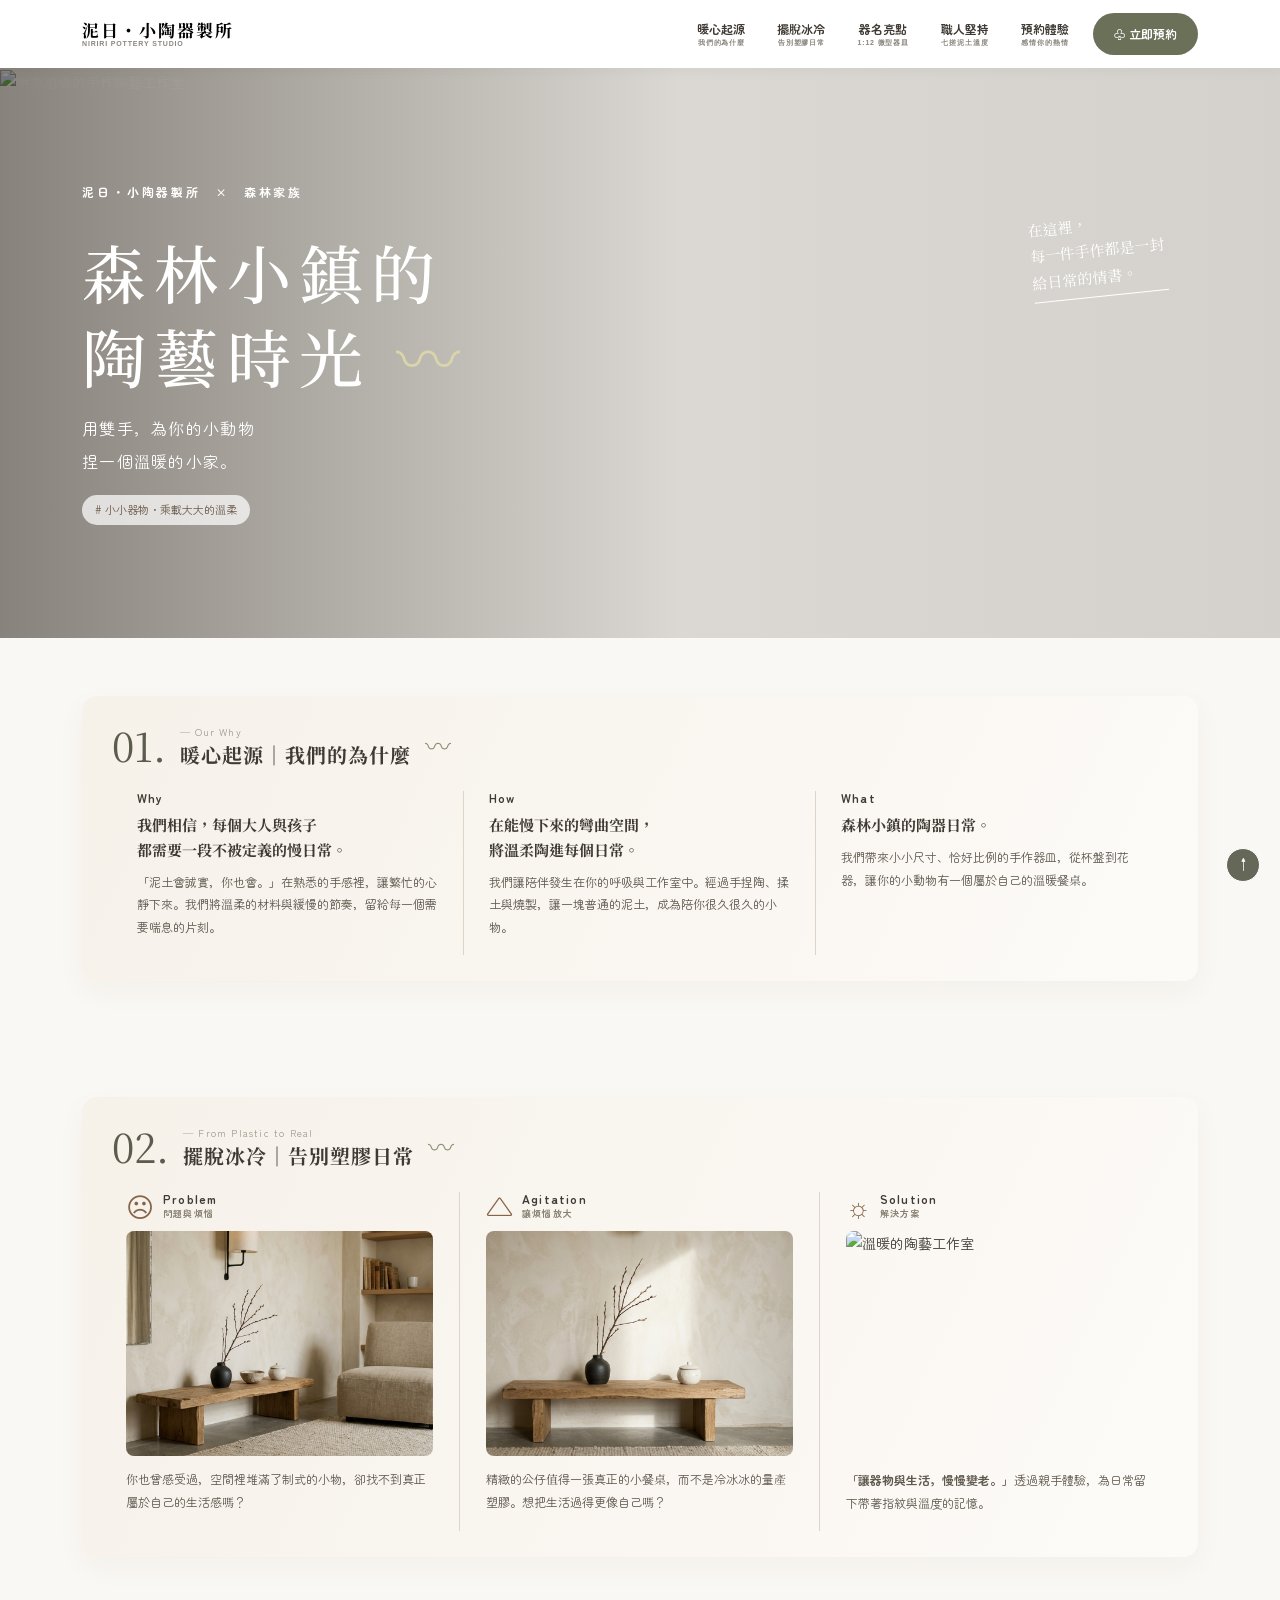
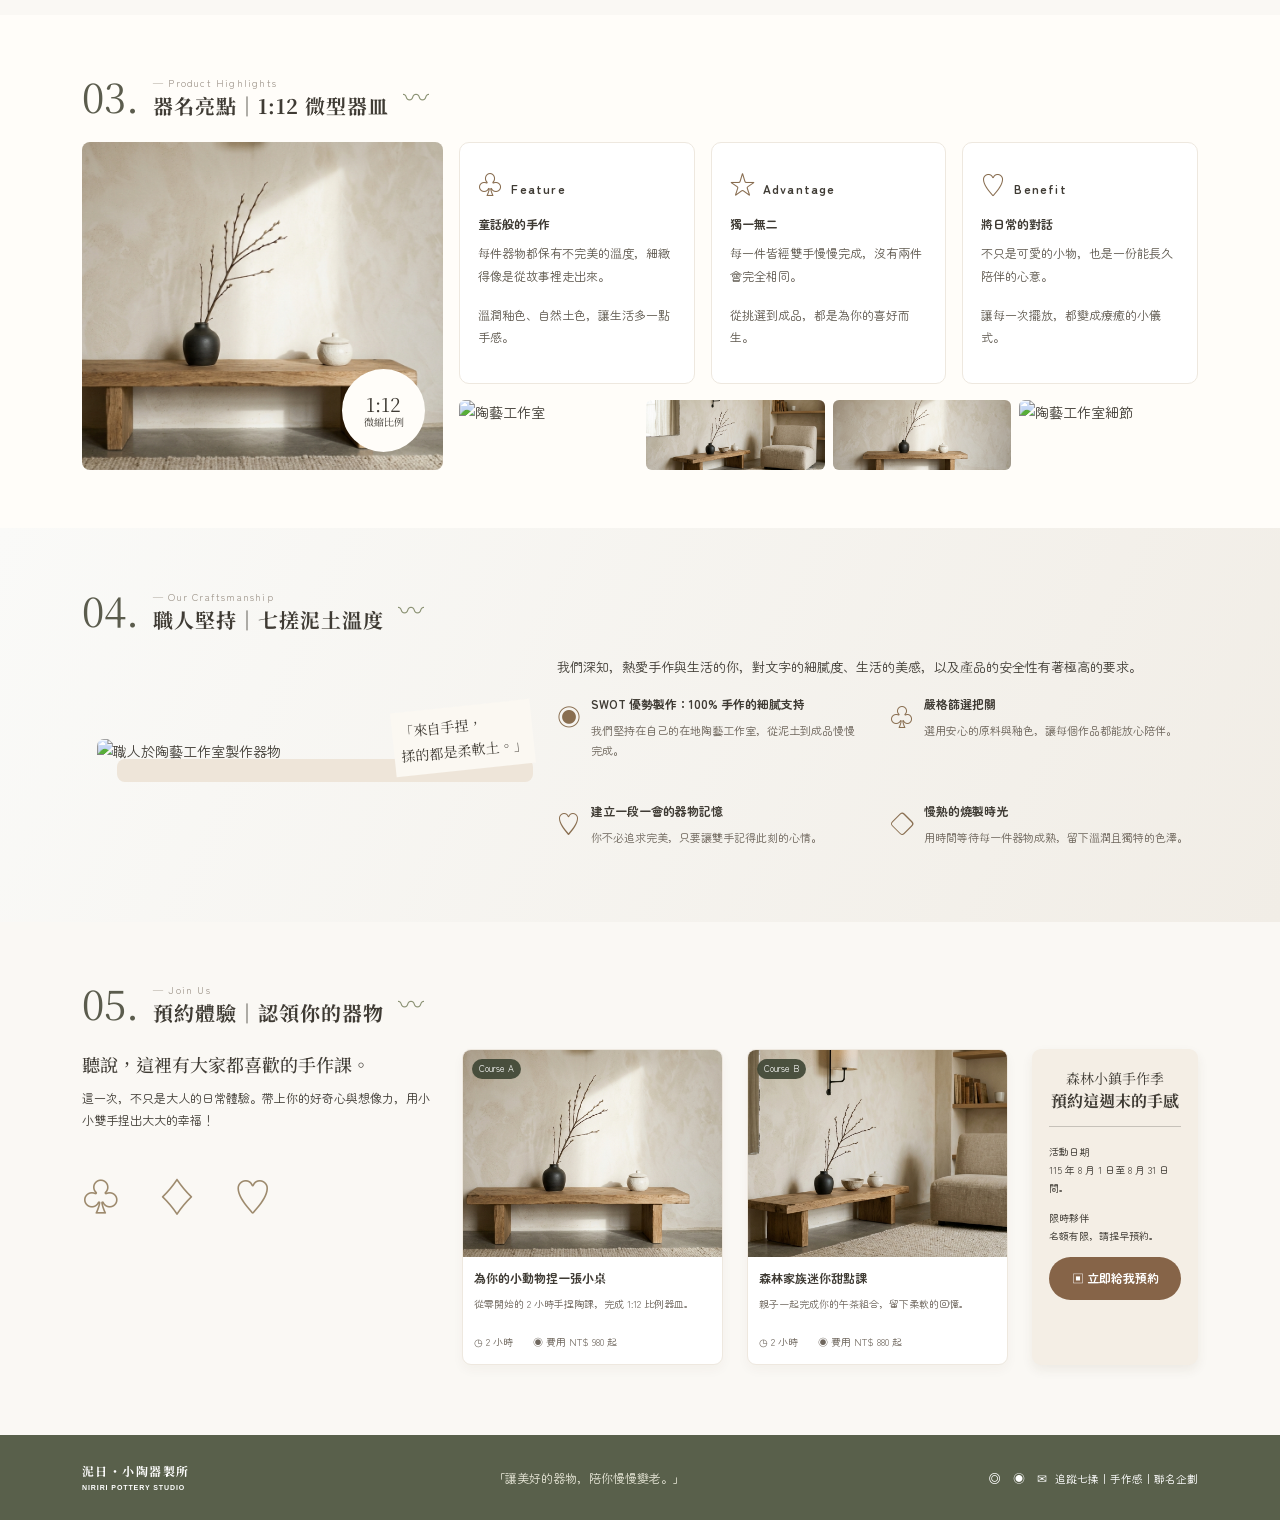
==== index.html @ 48647897 "Initial Bootstrap 5 landing page" ====
<!doctype html>
<html lang="zh-Hant">
  <head>
    <meta charset="utf-8">
    <meta name="viewport" content="width=device-width, initial-scale=1">
    <meta name="description" content="泥日陶藝所｜在慢下來的日常，捏出屬於你的溫柔器物。">
    <title>泥日・小陶器製所｜手作陶藝體驗</title>
    <link href="https://cdn.jsdelivr.net/npm/bootstrap@5.3.3/dist/css/bootstrap.min.css" rel="stylesheet" integrity="sha384-QWTKZyjpPEjISv5WaRU9OFeRpok6YctnYmDr5pNlyT2bRjXh0JMhjY6hW+ALEwIH" crossorigin="anonymous">
    <link rel="preconnect" href="https://fonts.googleapis.com">
    <link rel="preconnect" href="https://fonts.gstatic.com" crossorigin>
    <link href="https://fonts.googleapis.com/css2?family=Noto+Serif+TC:wght@400;500;600;700&family=Zen+Maru+Gothic:wght@400;500;700&display=swap" rel="stylesheet">
    <link rel="stylesheet" href="style.css">
  </head>
  <body>
    <nav class="navbar navbar-expand-lg sticky-top navbar-light site-nav">
      <div class="container">
        <a class="navbar-brand" href="#top"><span>泥日・小陶器製所</span><small>NIRIRI POTTERY STUDIO</small></a>
        <button class="navbar-toggler border-0" type="button" data-bs-toggle="collapse" data-bs-target="#navMenu" aria-controls="navMenu" aria-expanded="false" aria-label="展開選單"><span class="navbar-toggler-icon"></span></button>
        <div class="collapse navbar-collapse" id="navMenu">
          <ul class="navbar-nav ms-auto align-items-lg-center gap-lg-3">
            <li class="nav-item"><a class="nav-link" href="#why">暖心起源<small>我們的為什麼</small></a></li>
            <li class="nav-item"><a class="nav-link" href="#change">擺脫冰冷<small>告別塑膠日常</small></a></li>
            <li class="nav-item"><a class="nav-link" href="#highlights">器名亮點<small>1:12 微型器皿</small></a></li>
            <li class="nav-item"><a class="nav-link" href="#courses">職人堅持<small>七搓泥土溫度</small></a></li>
            <li class="nav-item"><a class="nav-link" href="#booking">預約體驗<small>感情你的熱情</small></a></li>
          </ul>
          <a class="btn btn-olive ms-lg-3" href="#booking">♧ 立即預約</a>
        </div>
      </div>
    </nav>

    <main id="top">
      <section class="hero">
        <img src="image/banner1.png" alt="明亮溫暖的手作陶藝工作室" class="hero-image">
        <div class="hero-overlay"></div>
        <div class="container hero-content">
          <p class="eyebrow">泥日・小陶器製所　×　森林家族</p>
          <h1>森林小鎮的<br>陶藝時光 <i>〰</i></h1>
          <p class="hero-copy">用雙手，為你的小動物<br>捏一個溫暖的小家。</p>
          <span class="hero-tag"># 小小器物・乘載大大的溫柔</span>
        </div>
        <div class="hero-note">在這裡，<br>每一件手作都是一封<br>給日常的情書。</div>
      </section>

      <section id="why" class="section container">
        <div class="section-card soft-card">
          <div class="section-title"><span>01.</span><div><small>— Our Why</small><h2>暖心起源｜我們的為什麼</h2></div><b>〰</b></div>
          <div class="row g-0 info-columns">
            <article class="col-md-4"><h3>Why</h3><h4>我們相信，每個大人與孩子<br>都需要一段不被定義的慢日常。</h4><p>「泥土會誠實，你也會。」在熟悉的手感裡，讓繁忙的心靜下來。我們將溫柔的材料與緩慢的節奏，留給每一個需要喘息的片刻。</p></article>
            <article class="col-md-4"><h3>How</h3><h4>在能慢下來的彎曲空間，<br>將溫柔陶進每個日常。</h4><p>我們讓陪伴發生在你的呼吸與工作室中。經過手捏陶、揉土與燒製，讓一塊普通的泥土，成為陪你很久很久的小物。</p></article>
            <article class="col-md-4"><h3>What</h3><h4>森林小鎮的陶器日常。</h4><p>我們帶來小小尺寸、恰好比例的手作器皿，從杯盤到花器，讓你的小動物有一個屬於自己的溫暖餐桌。</p></article>
          </div>
        </div>
      </section>

      <section id="change" class="section container">
        <div class="section-card soft-card">
          <div class="section-title"><span>02.</span><div><small>— From Plastic to Real</small><h2>擺脫冰冷｜告別塑膠日常</h2></div><b>〰</b></div>
          <div class="row g-4 story-row">
            <article class="col-md-4"><span class="story-icon">☹</span><h3>Problem <small>問題與煩惱</small></h3><img src="image/banner2.png" alt="居家一隅與手作陶器" class="story-image"><p>你也曾感受過，空間裡堆滿了制式的小物，卻找不到真正屬於自己的生活感嗎？</p></article>
            <article class="col-md-4"><span class="story-icon">△</span><h3>Agitation <small>讓煩惱放大</small></h3><img src="image/banner3.png" alt="細節豐富的陶藝桌面" class="story-image"><p>精緻的公仔值得一張真正的小餐桌，而不是冷冰冰的量產塑膠。想把生活過得更像自己嗎？</p></article>
            <article class="col-md-4"><span class="story-icon">☼</span><h3>Solution <small>解決方案</small></h3><img src="image/banner1.png" alt="溫暖的陶藝工作室" class="story-image"><p><strong>「讓器物與生活，慢慢變老。」</strong>透過親手體驗，為日常留下帶著指紋與溫度的記憶。</p></article>
          </div>
        </div>
      </section>

      <section id="highlights" class="section highlights">
        <div class="container">
          <div class="section-title"><span>03.</span><div><small>— Product Highlights</small><h2>器名亮點｜1:12 微型器皿</h2></div><b>〰</b></div>
          <div class="row g-3 align-items-stretch">
            <div class="col-lg-4"><div class="feature-photo"><img src="image/banner3.png" alt="手作陶器與茶席"><span>1:12<br><small>微縮比例</small></span></div></div>
            <div class="col-lg-8"><div class="row g-3 h-100">
              <article class="col-md-4"><div class="feature-card"><i>♧</i><h3>Feature</h3><h4>童話般的手作</h4><p>每件器物都保有不完美的溫度，細緻得像是從故事裡走出來。</p><p>溫潤釉色、自然土色，讓生活多一點手感。</p></div></article>
              <article class="col-md-4"><div class="feature-card"><i>☆</i><h3>Advantage</h3><h4>獨一無二</h4><p>每一件皆經雙手慢慢完成，沒有兩件會完全相同。</p><p>從挑選到成品，都是為你的喜好而生。</p></div></article>
              <article class="col-md-4"><div class="feature-card"><i>♡</i><h3>Benefit</h3><h4>將日常的對話</h4><p>不只是可愛的小物，也是一份能長久陪伴的心意。</p><p>讓每一次擺放，都變成療癒的小儀式。</p></div></article>
              <div class="col-12"><div class="thumb-strip"><img src="image/banner1.png" alt="陶藝工作室"><img src="image/banner2.png" alt="居家陶器擺飾"><img src="image/banner3.png" alt="陶器茶席"><img src="image/banner1.png" alt="陶藝工作室細節"></div></div>
            </div></div>
          </div>
        </div>
      </section>

      <section id="courses" class="section craftsmanship">
        <div class="container">
          <div class="section-title"><span>04.</span><div><small>— Our Craftsmanship</small><h2>職人堅持｜七搓泥土溫度</h2></div><b>〰</b></div>
          <div class="row g-4 align-items-center">
            <div class="col-lg-5"><div class="craft-photo"><img src="image/banner1.png" alt="職人於陶藝工作室製作器物"><span>「來自手捏，<br>揉的都是柔軟土。」</span></div></div>
            <div class="col-lg-7"><p class="intro">我們深知，熱愛手作與生活的你，對文字的細膩度、生活的美感，以及產品的安全性有著極高的要求。</p><div class="row g-4 craft-points"><div class="col-sm-6"><i>◉</i><h3>SWOT 優勢製作：100% 手作的細膩支持</h3><p>我們堅持在自己的在地陶藝工作室，從泥土到成品慢慢完成。</p></div><div class="col-sm-6"><i>♧</i><h3>嚴格篩選把關</h3><p>選用安心的原料與釉色，讓每個作品都能放心陪伴。</p></div><div class="col-sm-6"><i>♡</i><h3>建立一段一會的器物記憶</h3><p>你不必追求完美，只要讓雙手記得此刻的心情。</p></div><div class="col-sm-6"><i>◇</i><h3>慢熟的燒製時光</h3><p>用時間等待每一件器物成熟，留下溫潤且獨特的色澤。</p></div></div></div>
          </div>
        </div>
      </section>

      <section id="booking" class="section join-us">
        <div class="container">
          <div class="section-title"><span>05.</span><div><small>— Join Us</small><h2>預約體驗｜認領你的器物</h2></div><b>〰</b></div>
          <div class="row g-4 align-items-stretch"><div class="col-lg-4 join-copy"><h3>聽說，這裡有大家都喜歡的手作課。</h3><p>這一次，不只是大人的日常體驗。帶上你的好奇心與想像力，用小小雙手捏出大大的幸福！</p><div class="doodles">♧　♢　♡</div></div>
            <div class="col-sm-6 col-lg-3"><article class="course-card"><img src="image/banner3.png" alt="入門陶藝課"><span>Course A</span><div><h3>為你的小動物捏一張小桌</h3><p>從零開始的 2 小時手捏陶課，完成 1:12 比例器皿。</p><small>◷ 2 小時　　◉ 費用 NT$ 980 起</small></div></article></div>
            <div class="col-sm-6 col-lg-3"><article class="course-card"><img src="image/banner2.png" alt="親子陶藝課"><span>Course B</span><div><h3>森林家族迷你甜點課</h3><p>親子一起完成你的午茶組合，留下柔軟的回憶。</p><small>◷ 2 小時　　◉ 費用 NT$ 880 起</small></div></article></div>
            <div class="col-lg-2"><aside class="booking-card"><p>森林小鎮手作季</p><h3>預約這週末的手感</h3><hr><small>活動日期<br>115 年 8 月 1 日至 8 月 31 日間。</small><small>限時夥伴<br>名額有限，請提早預約。</small><a href="mailto:hello@niriri-pottery.example?subject=預約陶藝體驗" class="btn btn-brown w-100">▣ 立即給我預約</a></aside></div>
          </div>
        </div>
      </section>
    </main>
    <footer><div class="container d-flex flex-column flex-md-row justify-content-between align-items-md-center gap-3"><div class="footer-brand">泥日・小陶器製所<small>NIRIRI POTTERY STUDIO</small></div><p>「讓美好的器物，陪你慢慢變老。」</p><div>◎　◉　✉<small class="ms-2">追蹤七揉｜手作感｜聯名企劃</small></div></div></footer>
    <a href="#top" class="back-top" aria-label="回到頁面頂端">↑</a>
    <script src="https://cdn.jsdelivr.net/npm/bootstrap@5.3.3/dist/js/bootstrap.bundle.min.js" integrity="sha384-YvpcrYf0tY3lHB60NNkmXc5s9fDVZLESaAA55NDzOxhy9GkcIdslK1eN7N6jIeHz" crossorigin="anonymous"></script>
  </body>
</html>
---- style.css ----
:root{--cream:#faf8f4;--paper:#f3eee6;--ink:#3f3b34;--muted:#7b7164;--brown:#866448;--olive:#6b7059;--line:#ded5c8}*{box-sizing:border-box}html{scroll-behavior:smooth}body{color:var(--ink);background:var(--cream);font-family:"Zen Maru Gothic","Noto Serif TC",sans-serif;font-size:14px;line-height:1.8}.site-nav{background:rgba(255,255,255,.95);box-shadow:0 2px 12px rgba(55,42,27,.05)}.navbar{min-height:68px}.navbar-brand{font-family:"Noto Serif TC",serif;font-weight:700;letter-spacing:.12em;font-size:17px;line-height:1.15}.navbar-brand span,.navbar-brand small{display:block}.navbar-brand small,.nav-link small{font-family:Arial,sans-serif;font-size:7px;letter-spacing:.12em;color:#8b857d}.nav-link{text-align:center;color:var(--ink)!important;font-weight:700;line-height:1.1;font-size:12px}.nav-link small{display:block;margin-top:4px}.btn{border-radius:99px;font-size:12px;font-weight:700;padding:.7rem 1.25rem}.btn-olive{background:var(--olive);color:#fff}.btn-olive:hover{background:#596047;color:#fff}.hero{height:min(570px,calc(100vh - 68px));min-height:450px;position:relative;overflow:hidden;color:#fff}.hero-image{width:100%;height:100%;object-fit:cover;object-position:center}.hero-overlay{position:absolute;inset:0;background:linear-gradient(90deg,rgba(41,34,24,.55),rgba(41,34,24,.15) 53%,rgba(41,34,24,.18))}.hero-content{position:absolute;inset:0;display:flex;justify-content:center;flex-direction:column}.eyebrow{letter-spacing:.24em;font-size:12px;font-weight:700}.hero h1{font-family:"Noto Serif TC",serif;font-size:clamp(40px,5vw,65px);line-height:1.32;letter-spacing:.13em;font-weight:500;margin:10px 0 14px}.hero h1 i{font-style:normal;color:#d9d4a9}.hero-copy{font-size:16px;line-height:2.1;letter-spacing:.08em}.hero-tag{display:inline-block;align-self:flex-start;border-radius:30px;background:rgba(255,255,255,.72);color:#6d5b49;padding:5px 13px;font-size:11px}.hero-note{position:absolute;right:9%;top:25%;font-family:"Noto Serif TC",serif;font-size:15px;line-height:1.75;transform:rotate(-6deg);border-bottom:1px solid #fff;padding-bottom:6px}.section{padding:58px 12px}.section-card{padding:26px 30px;border-radius:15px}.soft-card{background:linear-gradient(115deg,#f6f1e9,#fdfbf8);box-shadow:0 10px 30px rgba(67,53,36,.04)}.section-title{display:flex;align-items:center;gap:14px;margin-bottom:22px}.section-title>span{font-family:"Noto Serif TC",serif;font-size:40px;line-height:1;color:#5b5c4d}.section-title small{display:block;color:#9a9186;font-size:10px;letter-spacing:.12em}.section-title h2{font-family:"Noto Serif TC",serif;font-size:20px;font-weight:700;letter-spacing:.05em;margin:2px 0 0}.section-title b{font-size:26px;color:#899071;font-weight:400}.info-columns article{padding:0 25px;border-right:1px solid var(--line)}.info-columns article:last-child{border-right:0}.info-columns h3,.story-row h3,.feature-card h3{font-size:12px;letter-spacing:.1em;font-weight:700}.info-columns h4{font-family:"Noto Serif TC",serif;font-weight:700;font-size:15px;line-height:1.65}.info-columns p,.story-row p,.feature-card p{font-size:12px;line-height:1.9;color:#5f594f}.story-row article{padding:0 26px;border-right:1px solid var(--line)}.story-row article:last-child{border:0}.story-icon{font-size:27px;color:var(--brown);line-height:1}.story-row h3{display:inline-block;margin:0 0 11px 9px}.story-row h3 small{display:block;font-size:9px;color:#888073;margin-top:2px}.story-image{display:block;width:100%;aspect-ratio:1.36;object-fit:cover;border-radius:8px;margin-bottom:12px}.highlights{background:#fffdf9}.feature-photo{height:100%;min-height:285px;position:relative;overflow:hidden;border-radius:8px}.feature-photo img{width:100%;height:100%;object-fit:cover}.feature-photo span{position:absolute;right:18px;bottom:18px;width:83px;height:83px;border-radius:50%;background:#fffdf9;display:grid;place-content:center;text-align:center;font-family:"Noto Serif TC",serif;font-size:19px;line-height:1.2}.feature-photo small{font-size:10px}.feature-card{height:100%;padding:18px;background:white;border:1px solid #eee8df;border-radius:10px}.feature-card i{font-size:25px;color:#886d50;font-style:normal}.feature-card h3{display:inline;margin-left:8px}.feature-card h4{font-weight:700;font-size:12px;margin:11px 0}.thumb-strip{display:grid;grid-template-columns:repeat(4,1fr);gap:8px}.thumb-strip img{width:100%;height:70px;object-fit:cover;border-radius:6px}.craftsmanship{background:linear-gradient(115deg,#fafaf8,#f1ede6)}.craft-photo{position:relative;padding:0 15px 18px}.craft-photo:after{content:"";position:absolute;inset:22px 0 0 35px;background:#eee5d9;border-radius:8px;z-index:0}.craft-photo img{position:relative;z-index:1;width:100%;height:280px;object-fit:cover;border-radius:7px}.craft-photo span{position:absolute;right:0;bottom:12px;z-index:2;background:#fbf8f2;padding:7px;transform:rotate(-6deg);font-family:"Noto Serif TC",serif}.intro{font-size:13px}.craft-points i{float:left;margin-right:10px;color:#896e50;font-size:24px;font-style:normal}.craft-points h3{font-size:12px;font-weight:700;line-height:1.6}.craft-points p{font-size:11px;color:#6e665c;line-height:1.8;margin-left:34px}.join-us{padding-bottom:70px}.join-copy h3{font-family:"Noto Serif TC",serif;line-height:1.7;font-size:18px}.join-copy p{font-size:12px}.doodles{font-size:38px;color:#9d8a6d;margin-top:30px}.course-card{height:100%;border-radius:9px;background:white;border:1px solid #eee8df;overflow:hidden;box-shadow:0 5px 12px rgba(68,52,35,.04);position:relative}.course-card img{width:100%;aspect-ratio:1.25;object-fit:cover}.course-card>span{position:absolute;top:9px;left:9px;border-radius:12px;padding:2px 7px;background:rgba(61,69,52,.9);color:white;font-size:9px}.course-card>div{padding:11px}.course-card h3{font-size:12px;font-weight:700;line-height:1.6}.course-card p,.course-card small{font-size:10px;line-height:1.7;color:#6f675e}.booking-card{background:#f4eee5;padding:17px;border-radius:9px;height:100%;box-shadow:0 5px 12px rgba(68,52,35,.07)}.booking-card>p{text-align:center;margin:0;font-family:"Noto Serif TC",serif}.booking-card h3{text-align:center;font-size:16px;font-family:"Noto Serif TC",serif;font-weight:700}.booking-card small{display:block;font-size:10px;margin:12px 0;line-height:1.8}.btn-brown{background:var(--brown);color:#fff}.btn-brown:hover{background:#6d4e37;color:#fff}footer{background:#59604b;color:#fff;padding:25px 0;font-size:12px}footer p{margin:0;color:#e8e7d8}.footer-brand{font-family:"Noto Serif TC",serif;letter-spacing:.12em;font-weight:700}.footer-brand small{display:block;font-family:Arial,sans-serif;font-size:7px;letter-spacing:.13em}.back-top{position:fixed;bottom:18px;right:20px;width:34px;height:34px;border:1px solid #fff;border-radius:50%;display:grid;place-items:center;color:white;background:rgba(74,79,61,.85);text-decoration:none;z-index:3}@media(max-width:767px){body{font-size:13px}.hero{min-height:510px}.hero-content{padding-left:30px}.hero-note{right:7%;top:auto;bottom:14%;font-size:12px}.section{padding:38px 8px}.section-card{padding:21px 16px}.section-title>span{font-size:34px}.section-title h2{font-size:17px}.info-columns article,.story-row article{padding:15px 5px;border-right:0;border-bottom:1px solid var(--line)}.info-columns article:last-child,.story-row article:last-child{border-bottom:0}.story-row article{padding:14px 0}.craft-photo img{height:235px}.navbar-nav{padding:12px 0}.nav-link{padding:10px}.btn-olive{display:block;text-align:center;margin:8px 0}.thumb-strip img{height:46px}}
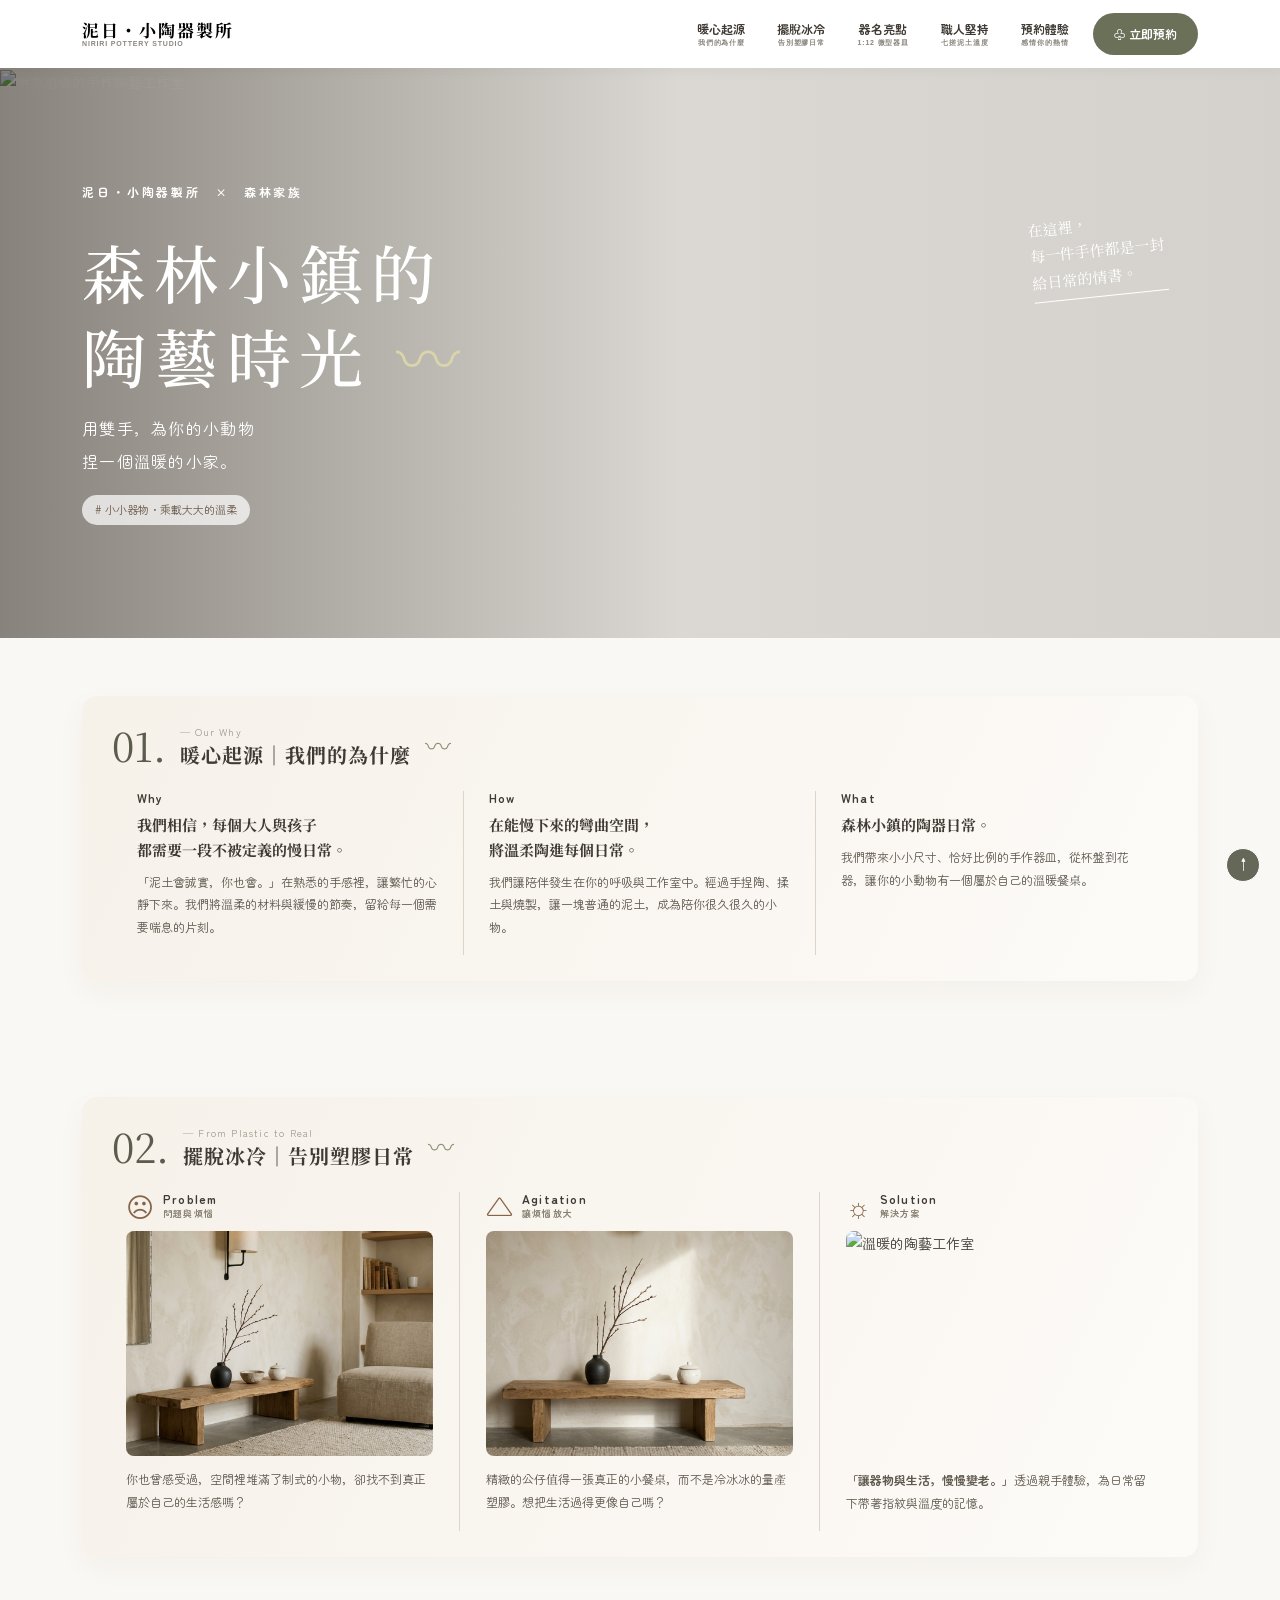
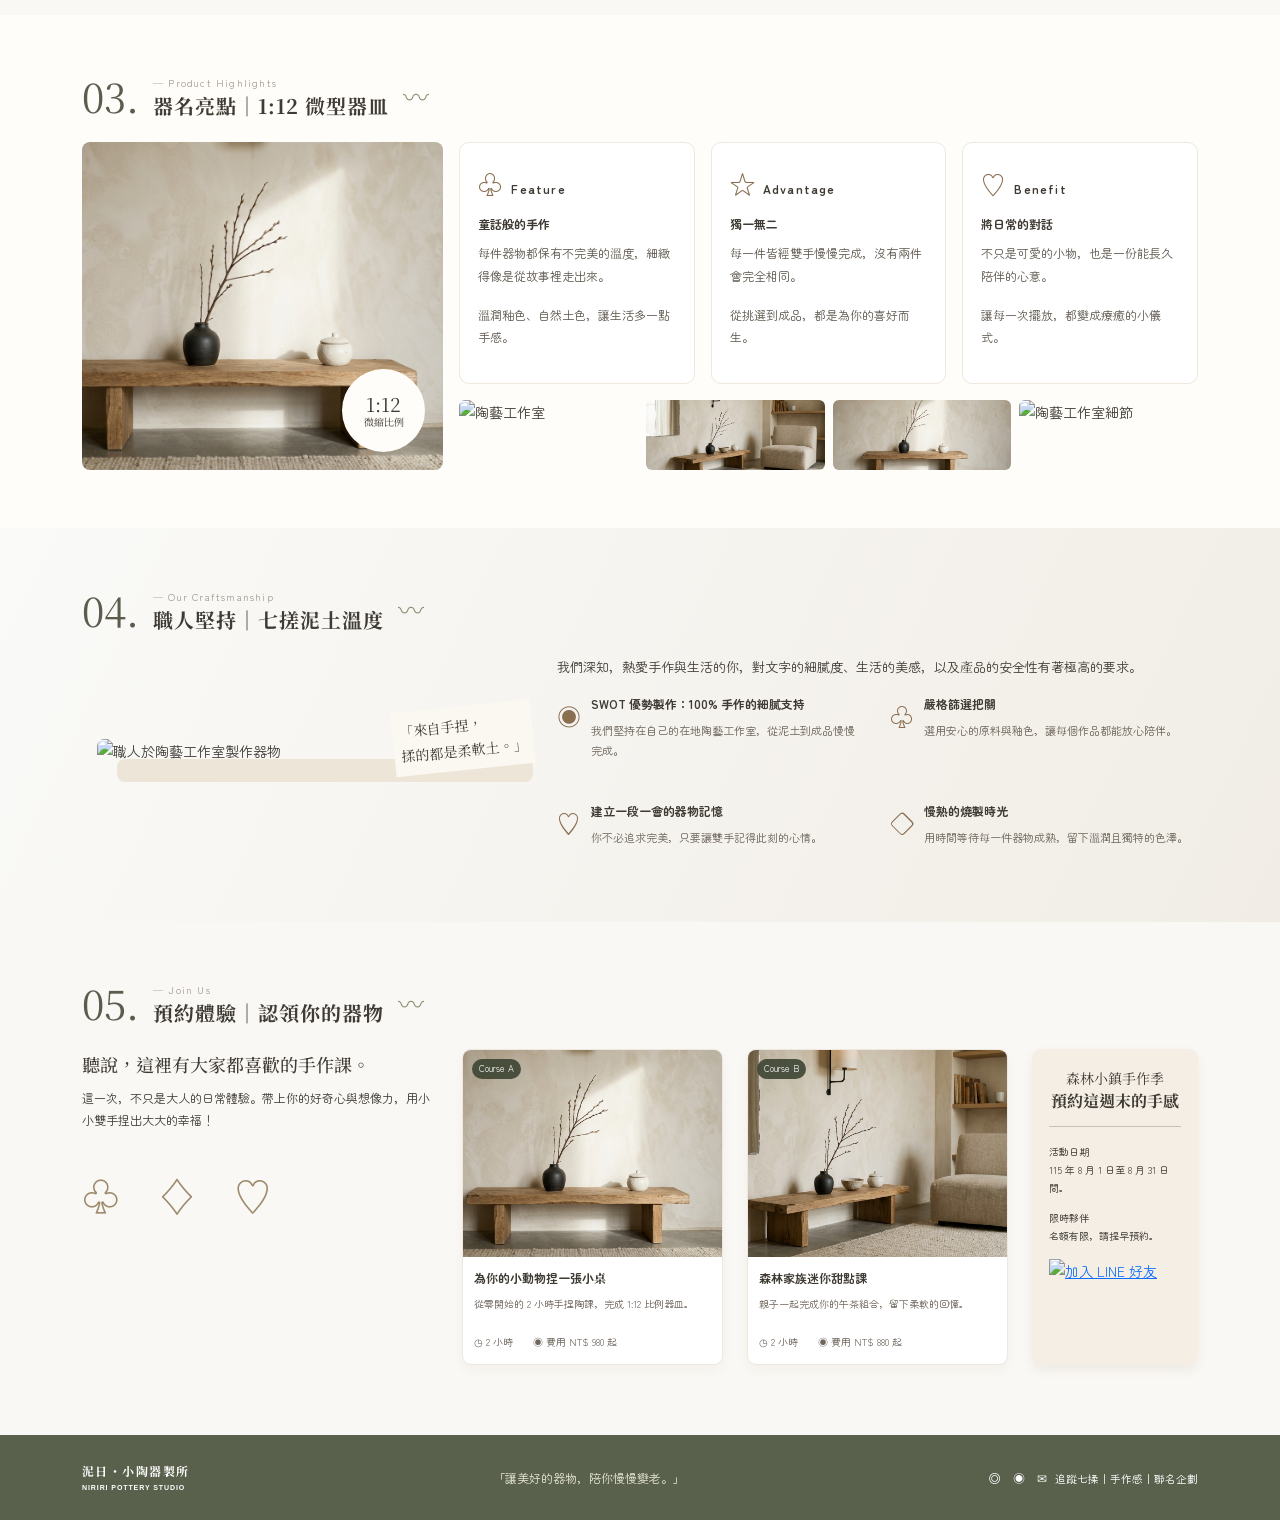
==== commit f3a3bd51: "Track LINE add-friend clicks" ====
--- a/index.html
+++ b/index.html
@@ -10,8 +10,26 @@
     <link rel="preconnect" href="https://fonts.gstatic.com" crossorigin>
     <link href="https://fonts.googleapis.com/css2?family=Noto+Serif+TC:wght@400;500;600;700&family=Zen+Maru+Gothic:wght@400;500;700&display=swap" rel="stylesheet">
     <link rel="stylesheet" href="style.css">
+    <!-- Google Tag Manager -->
+    <script>
+      (function (w, d, s, l, i) {
+        w[l] = w[l] || [];
+        w[l].push({ 'gtm.start': new Date().getTime(), event: 'gtm.js' });
+        var f = d.getElementsByTagName(s)[0];
+        var j = d.createElement(s);
+        var dl = l !== 'dataLayer' ? '&l=' + l : '';
+        j.async = true;
+        j.src = 'https://www.googletagmanager.com/gtm.js?id=' + i + dl;
+        f.parentNode.insertBefore(j, f);
+      })(window, document, 'script', 'dataLayer', 'GTM-WC6FK58L');
+    </script>
+    <!-- End Google Tag Manager -->
   </head>
   <body>
+    <!-- Google Tag Manager (noscript) -->
+    <noscript><iframe src="https://www.googletagmanager.com/ns.html?id=GTM-WC6FK58L"
+      height="0" width="0" style="display:none;visibility:hidden"></iframe></noscript>
+    <!-- End Google Tag Manager (noscript) -->
     <nav class="navbar navbar-expand-lg sticky-top navbar-light site-nav">
       <div class="container">
         <a class="navbar-brand" href="#top"><span>泥日・小陶器製所</span><small>NIRIRI POTTERY STUDIO</small></a>
@@ -95,7 +113,7 @@
           <div class="row g-4 align-items-stretch"><div class="col-lg-4 join-copy"><h3>聽說，這裡有大家都喜歡的手作課。</h3><p>這一次，不只是大人的日常體驗。帶上你的好奇心與想像力，用小小雙手捏出大大的幸福！</p><div class="doodles">♧　♢　♡</div></div>
             <div class="col-sm-6 col-lg-3"><article class="course-card"><img src="image/banner3.png" alt="入門陶藝課"><span>Course A</span><div><h3>為你的小動物捏一張小桌</h3><p>從零開始的 2 小時手捏陶課，完成 1:12 比例器皿。</p><small>◷ 2 小時　　◉ 費用 NT$ 980 起</small></div></article></div>
             <div class="col-sm-6 col-lg-3"><article class="course-card"><img src="image/banner2.png" alt="親子陶藝課"><span>Course B</span><div><h3>森林家族迷你甜點課</h3><p>親子一起完成你的午茶組合，留下柔軟的回憶。</p><small>◷ 2 小時　　◉ 費用 NT$ 880 起</small></div></article></div>
-            <div class="col-lg-2"><aside class="booking-card"><p>森林小鎮手作季</p><h3>預約這週末的手感</h3><hr><small>活動日期<br>115 年 8 月 1 日至 8 月 31 日間。</small><small>限時夥伴<br>名額有限，請提早預約。</small><a href="mailto:hello@niriri-pottery.example?subject=預約陶藝體驗" class="btn btn-brown w-100">▣ 立即給我預約</a></aside></div>
+            <div class="col-lg-2"><aside class="booking-card"><p>森林小鎮手作季</p><h3>預約這週末的手感</h3><hr><small>活動日期<br>115 年 8 月 1 日至 8 月 31 日間。</small><small>限時夥伴<br>名額有限，請提早預約。</small><a href="https://lin.ee/uoTqe5B" target="_blank" rel="noopener noreferrer" onclick="dataLayer.push({ event: 'add_line' });"><img src="https://scdn.line-apps.com/n/line_add_friends/btn/zh-Hant.png" alt="加入 LINE 好友" height="36" border="0"></a></aside></div>
           </div>
         </div>
       </section>
